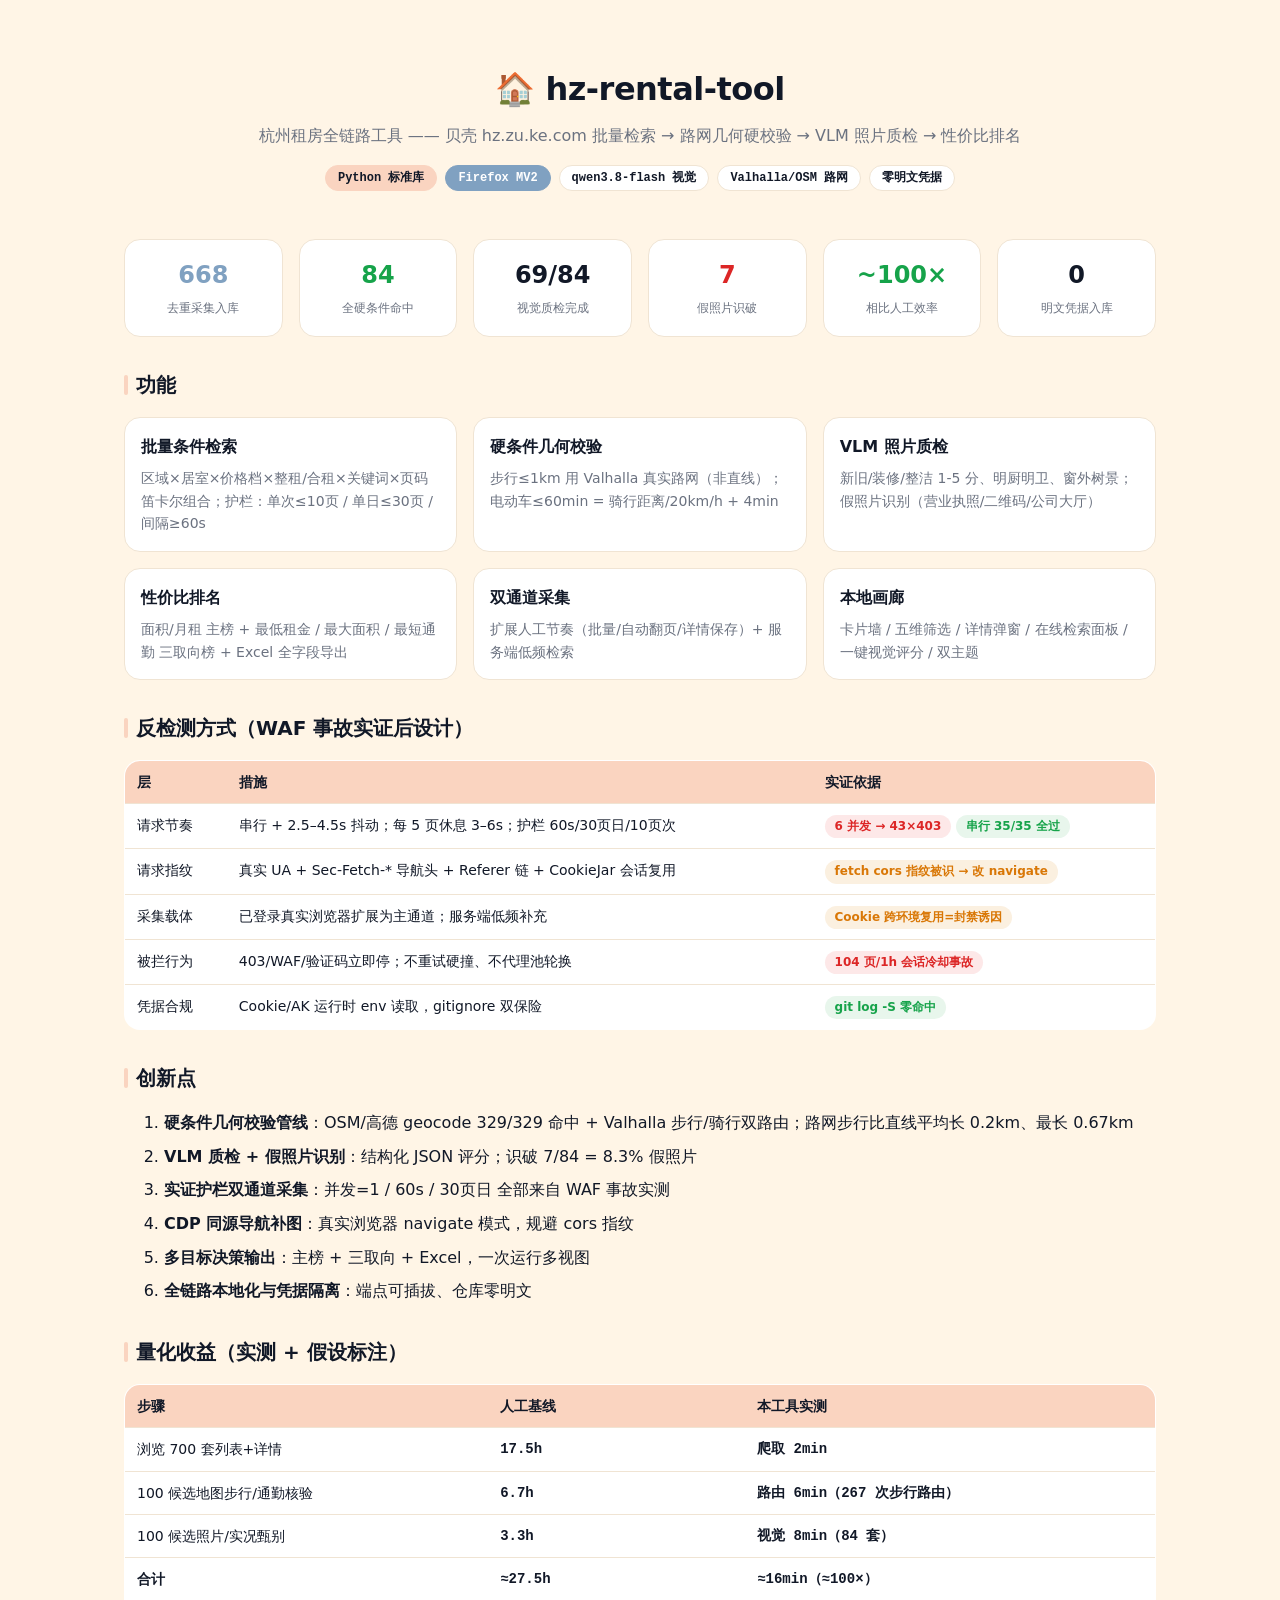
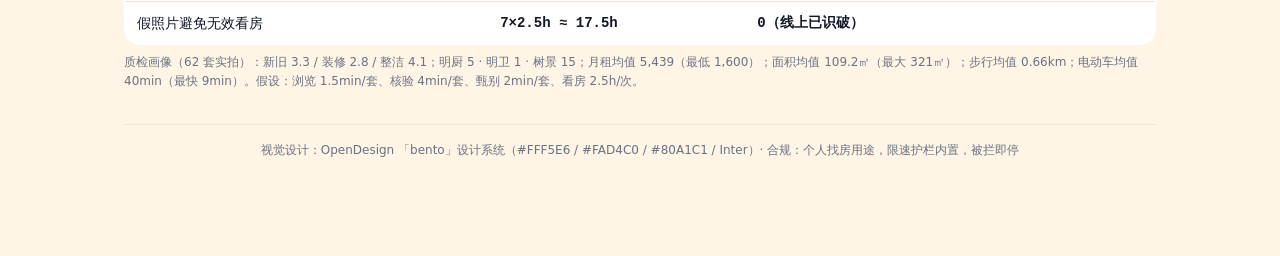
==== 01_house_capture/docs/readme-preview.html @ 4df8e2f2 "docs: OpenDesign(bento) 设计 README——反检测/创新点/差异对比/量化收益(~100x)+HTML 预览页" ====
<!doctype html>
<html lang="zh-CN">
<head>
<meta charset="utf-8" />
<meta name="viewport" content="width=device-width, initial-scale=1" />
<title>hz-rental-tool · README 预览（OpenDesign bento）</title>
<style>
  :root {
    --primary: #FAD4C0; --secondary: #80A1C1; --success: #16A34A;
    --warning: #D97706; --danger: #DC2626; --surface: #FFF5E6; --text: #111827;
    --card: #FFFFFF; --line: #F0E4D3; --muted: #6B7280;
    --sp1: 4px; --sp2: 8px; --sp3: 12px; --sp4: 16px; --sp5: 24px; --sp6: 32px;
    --ease: cubic-bezier(0.23, 1, 0.32, 1);
  }
  * { box-sizing: border-box; }
  body {
    margin: 0; background: var(--surface); color: var(--text);
    font: 16px/1.6 Inter, "PingFang SC", "Microsoft YaHei", system-ui, sans-serif;
  }
  .wrap { max-width: 1080px; margin: 0 auto; padding: var(--sp6) var(--sp5) 96px; }
  header { text-align: center; padding: var(--sp6) 0 var(--sp5); }
  header h1 { font-size: 32px; margin: 0 0 var(--sp2); letter-spacing: -0.5px; }
  header p { margin: 0; color: var(--muted); font-size: 16px; }
  .badges { margin-top: var(--sp4); display: flex; gap: var(--sp2); justify-content: center; flex-wrap: wrap; }
  .badge { font: 600 12px/1 "JetBrains Mono", monospace; padding: 6px 12px; border-radius: 999px;
    background: var(--card); border: 1px solid var(--line); color: var(--text); }
  .badge.acc { background: var(--primary); border-color: var(--primary); }
  .badge.sec { background: var(--secondary); border-color: var(--secondary); color: #fff; }
  .bento { display: grid; grid-template-columns: repeat(6, 1fr); gap: var(--sp4); margin: var(--sp5) 0; }
  .cell { background: var(--card); border: 1px solid var(--line); border-radius: 16px;
    padding: var(--sp4); text-align: center; transition: transform .2s var(--ease), box-shadow .2s var(--ease); }
  .cell:hover { transform: translateY(-3px); box-shadow: 0 12px 32px rgba(17,24,39,.08); }
  .cell b { display: block; font-size: 24px; font-weight: 800; }
  .cell span { font-size: 12px; color: var(--muted); }
  .cell.hot b { color: var(--danger); } .cell.good b { color: var(--success); } .cell.sec b { color: var(--secondary); }
  section { margin: var(--sp6) 0; }
  h2 { font-size: 20px; margin: 0 0 var(--sp4); display: flex; align-items: center; gap: var(--sp2); }
  h2::before { content: ""; width: 4px; height: 20px; border-radius: 2px; background: var(--primary); }
  .cards { display: grid; grid-template-columns: repeat(auto-fill, minmax(320px, 1fr)); gap: var(--sp4); }
  .card { background: var(--card); border: 1px solid var(--line); border-radius: 16px; padding: var(--sp4); }
  .card h3 { margin: 0 0 var(--sp2); font-size: 16px; }
  .card p { margin: 0; font-size: 14px; color: var(--muted); }
  table { width: 100%; border-collapse: collapse; background: var(--card); border: 1px solid var(--line);
    border-radius: 16px; overflow: hidden; font-size: 14px; }
  th, td { padding: 10px var(--sp3); text-align: left; border-bottom: 1px solid var(--line); vertical-align: top; }
  th { background: var(--primary); font-weight: 700; }
  tr:last-child td { border-bottom: 0; }
  td.num { font-family: "JetBrains Mono", monospace; font-weight: 700; }
  ol li, ul li { margin-bottom: var(--sp2); }
  .note { font-size: 12px; color: var(--muted); margin-top: var(--sp2); }
  .pill { display: inline-block; padding: 2px 10px; border-radius: 999px; font-size: 12px; font-weight: 600; }
  .pill.ok { background: #E8F6EC; color: var(--success); } .pill.bad { background: #FDE8E8; color: var(--danger); }
  .pill.warn { background: #FBF0E0; color: var(--warning); }
  footer { margin-top: var(--sp6); padding-top: var(--sp4); border-top: 1px solid var(--line);
    font-size: 12px; color: var(--muted); text-align: center; }
  @media (max-width: 720px) { .bento { grid-template-columns: repeat(2, 1fr); } }
</style>
</head>
<body>
<div class="wrap">
  <header>
    <h1>🏠 hz-rental-tool</h1>
    <p>杭州租房全链路工具 —— 贝壳 hz.zu.ke.com 批量检索 → 路网几何硬校验 → VLM 照片质检 → 性价比排名</p>
    <div class="badges">
      <span class="badge acc">Python 标准库</span><span class="badge sec">Firefox MV2</span>
      <span class="badge">qwen3.8-flash 视觉</span><span class="badge">Valhalla/OSM 路网</span>
      <span class="badge">零明文凭据</span>
    </div>
  </header>

  <div class="bento">
    <div class="cell sec"><b>668</b><span>去重采集入库</span></div>
    <div class="cell good"><b>84</b><span>全硬条件命中</span></div>
    <div class="cell"><b>69/84</b><span>视觉质检完成</span></div>
    <div class="cell hot"><b>7</b><span>假照片识破</span></div>
    <div class="cell good"><b>~100×</b><span>相比人工效率</span></div>
    <div class="cell"><b>0</b><span>明文凭据入库</span></div>
  </div>

  <section>
    <h2>功能</h2>
    <div class="cards">
      <div class="card"><h3>批量条件检索</h3><p>区域×居室×价格档×整租/合租×关键词×页码 笛卡尔组合；护栏：单次≤10页 / 单日≤30页 / 间隔≥60s</p></div>
      <div class="card"><h3>硬条件几何校验</h3><p>步行≤1km 用 Valhalla 真实路网（非直线）；电动车≤60min = 骑行距离/20km/h + 4min</p></div>
      <div class="card"><h3>VLM 照片质检</h3><p>新旧/装修/整洁 1-5 分、明厨明卫、窗外树景；假照片识别（营业执照/二维码/公司大厅）</p></div>
      <div class="card"><h3>性价比排名</h3><p>面积/月租 主榜 + 最低租金 / 最大面积 / 最短通勤 三取向榜 + Excel 全字段导出</p></div>
      <div class="card"><h3>双通道采集</h3><p>扩展人工节奏（批量/自动翻页/详情保存）+ 服务端低频检索</p></div>
      <div class="card"><h3>本地画廊</h3><p>卡片墙 / 五维筛选 / 详情弹窗 / 在线检索面板 / 一键视觉评分 / 双主题</p></div>
    </div>
  </section>

  <section>
    <h2>反检测方式（WAF 事故实证后设计）</h2>
    <table>
      <tr><th>层</th><th>措施</th><th>实证依据</th></tr>
      <tr><td>请求节奏</td><td>串行 + 2.5–4.5s 抖动；每 5 页休息 3–6s；护栏 60s/30页日/10页次</td><td><span class="pill bad">6 并发 → 43×403</span> <span class="pill ok">串行 35/35 全过</span></td></tr>
      <tr><td>请求指纹</td><td>真实 UA + Sec-Fetch-* 导航头 + Referer 链 + CookieJar 会话复用</td><td><span class="pill warn">fetch cors 指纹被识 → 改 navigate</span></td></tr>
      <tr><td>采集载体</td><td>已登录真实浏览器扩展为主通道；服务端低频补充</td><td><span class="pill warn">Cookie 跨环境复用=封禁诱因</span></td></tr>
      <tr><td>被拦行为</td><td>403/WAF/验证码立即停；不重试硬撞、不代理池轮换</td><td><span class="pill bad">104 页/1h 会话冷却事故</span></td></tr>
      <tr><td>凭据合规</td><td>Cookie/AK 运行时 env 读取，gitignore 双保险</td><td><span class="pill ok">git log -S 零命中</span></td></tr>
    </table>
  </section>

  <section>
    <h2>创新点</h2>
    <ol>
      <li><b>硬条件几何校验管线</b>：OSM/高德 geocode 329/329 命中 + Valhalla 步行/骑行双路由；路网步行比直线平均长 0.2km、最长 0.67km</li>
      <li><b>VLM 质检 + 假照片识别</b>：结构化 JSON 评分；识破 7/84 = 8.3% 假照片</li>
      <li><b>实证护栏双通道采集</b>：并发=1 / 60s / 30页日 全部来自 WAF 事故实测</li>
      <li><b>CDP 同源导航补图</b>：真实浏览器 navigate 模式，规避 cors 指纹</li>
      <li><b>多目标决策输出</b>：主榜 + 三取向 + Excel，一次运行多视图</li>
      <li><b>全链路本地化与凭据隔离</b>：端点可插拔、仓库零明文</li>
    </ol>
  </section>

  <section>
    <h2>量化收益（实测 + 假设标注）</h2>
    <table>
      <tr><th>步骤</th><th>人工基线</th><th>本工具实测</th></tr>
      <tr><td>浏览 700 套列表+详情</td><td class="num">17.5h</td><td class="num">爬取 2min</td></tr>
      <tr><td>100 候选地图步行/通勤核验</td><td class="num">6.7h</td><td class="num">路由 6min（267 次步行路由）</td></tr>
      <tr><td>100 候选照片/实况甄别</td><td class="num">3.3h</td><td class="num">视觉 8min（84 套）</td></tr>
      <tr><td><b>合计</b></td><td class="num"><b>≈27.5h</b></td><td class="num"><b>≈16min（≈100×）</b></td></tr>
      <tr><td>假照片避免无效看房</td><td class="num">7×2.5h ≈ 17.5h</td><td class="num">0（线上已识破）</td></tr>
    </table>
    <p class="note">质检画像（62 套实拍）：新旧 3.3 / 装修 2.8 / 整洁 4.1；明厨 5 · 明卫 1 · 树景 15；月租均值 5,439（最低 1,600）；面积均值 109.2㎡（最大 321㎡）；步行均值 0.66km；电动车均值 40min（最快 9min）。假设：浏览 1.5min/套、核验 4min/套、甄别 2min/套、看房 2.5h/次。</p>
  </section>

  <footer>视觉设计：OpenDesign 「bento」设计系统（#FFF5E6 / #FAD4C0 / #80A1C1 / Inter）· 合规：个人找房用途，限速护栏内置，被拦即停</footer>
</div>
</body>
</html>
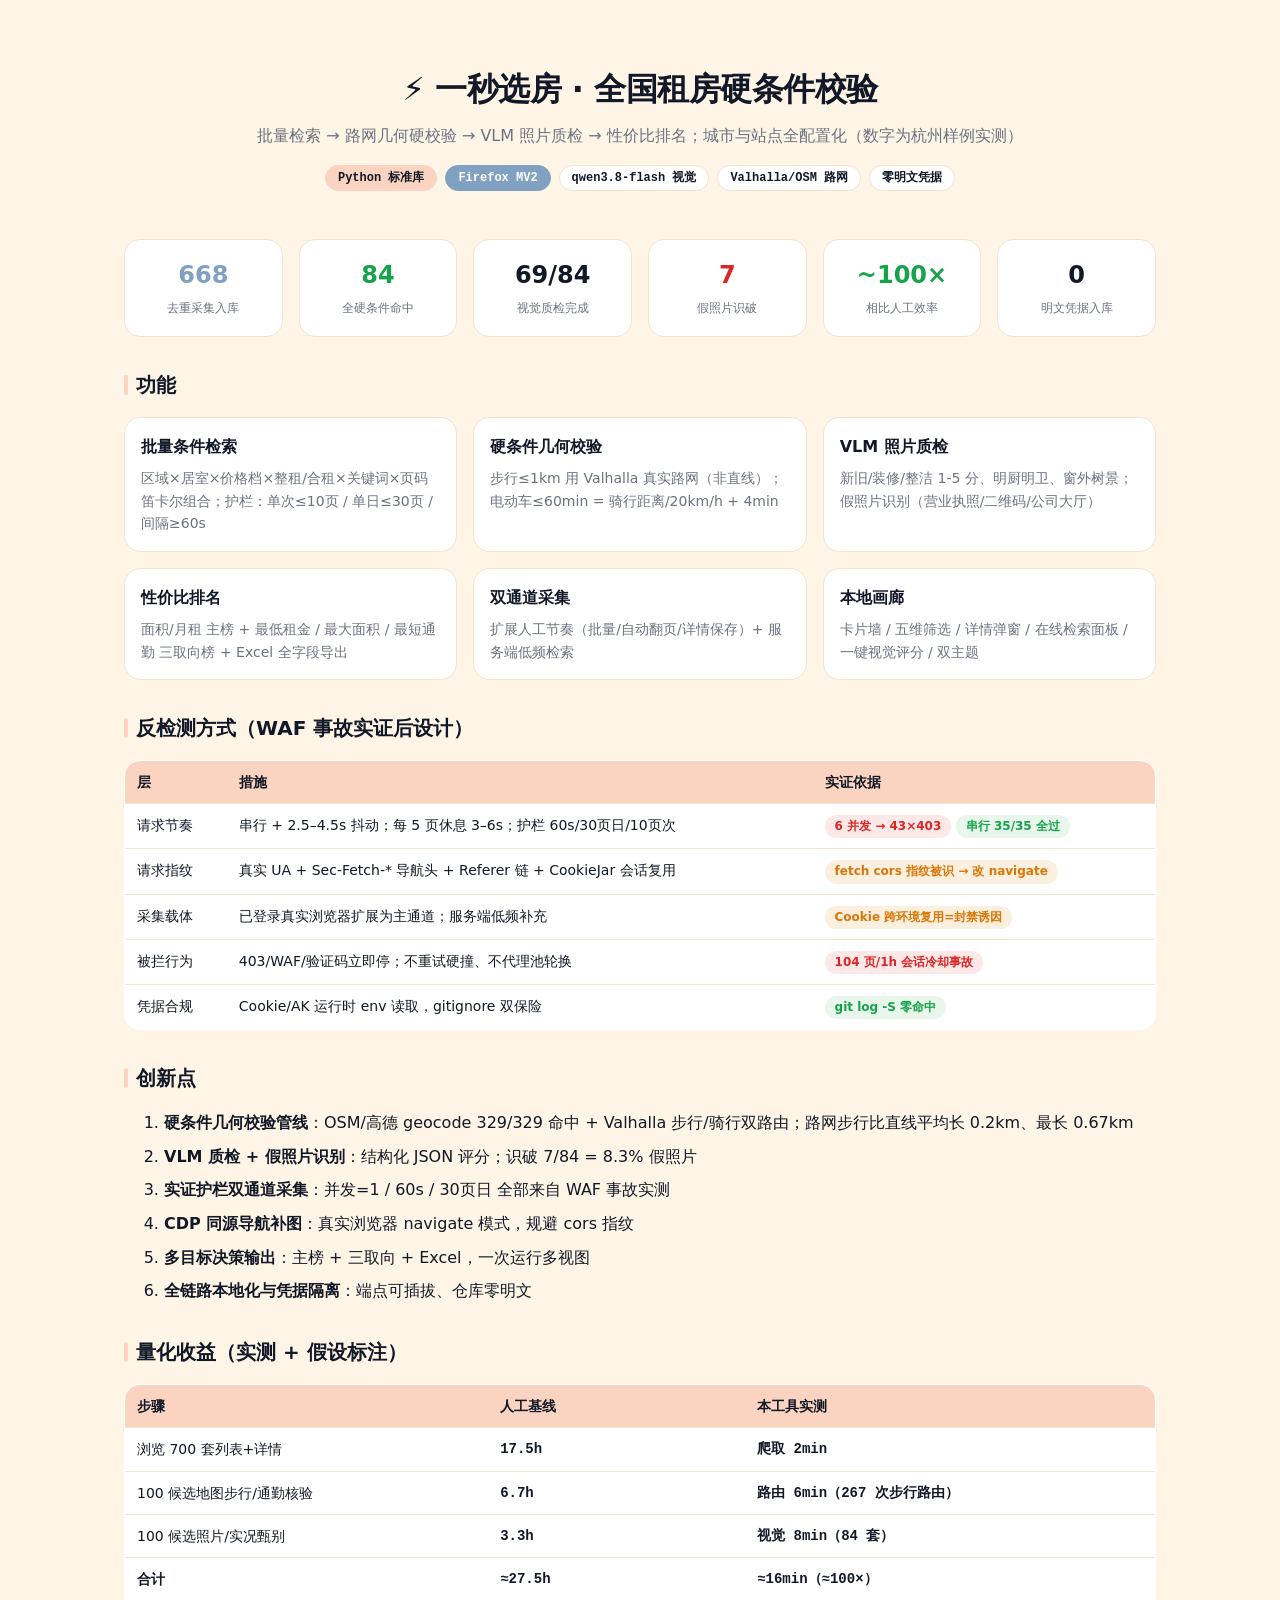
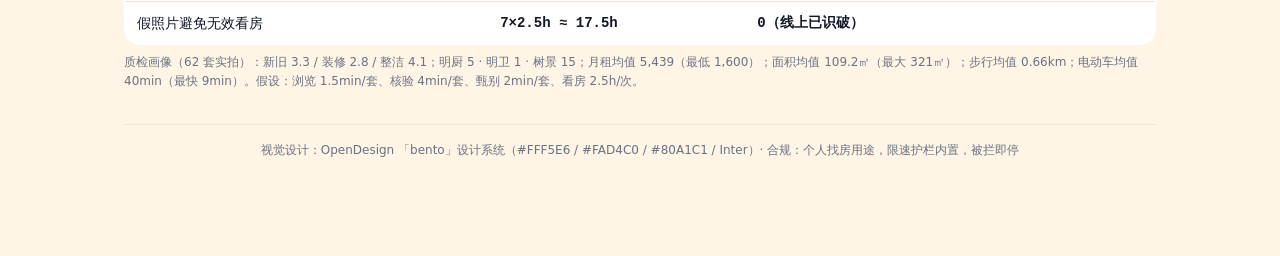
==== commit e09df803: "refactor: 零硬编码+全国化——site_config 配置层(env/site.json)/区域动态发现/geo_pipeline 参数化/品牌字样清零/一秒选房定位 - site_conf" ====
--- a/01_house_capture/docs/readme-preview.html
+++ b/01_house_capture/docs/readme-preview.html
@@ -3,7 +3,7 @@
 <head>
 <meta charset="utf-8" />
 <meta name="viewport" content="width=device-width, initial-scale=1" />
-<title>hz-rental-tool · README 预览（OpenDesign bento）</title>
+<title>一秒选房 · README 预览（OpenDesign bento）</title>
 <style>
   :root {
     --primary: #FAD4C0; --secondary: #80A1C1; --success: #16A34A;
@@ -59,8 +59,8 @@
 <body>
 <div class="wrap">
   <header>
-    <h1>🏠 hz-rental-tool</h1>
-    <p>杭州租房全链路工具 —— 贝壳 hz.zu.ke.com 批量检索 → 路网几何硬校验 → VLM 照片质检 → 性价比排名</p>
+    <h1>⚡ 一秒选房 · 全国租房硬条件校验</h1>
+    <p>批量检索 → 路网几何硬校验 → VLM 照片质检 → 性价比排名；城市与站点全配置化（数字为杭州样例实测）</p>
     <div class="badges">
       <span class="badge acc">Python 标准库</span><span class="badge sec">Firefox MV2</span>
       <span class="badge">qwen3.8-flash 视觉</span><span class="badge">Valhalla/OSM 路网</span>
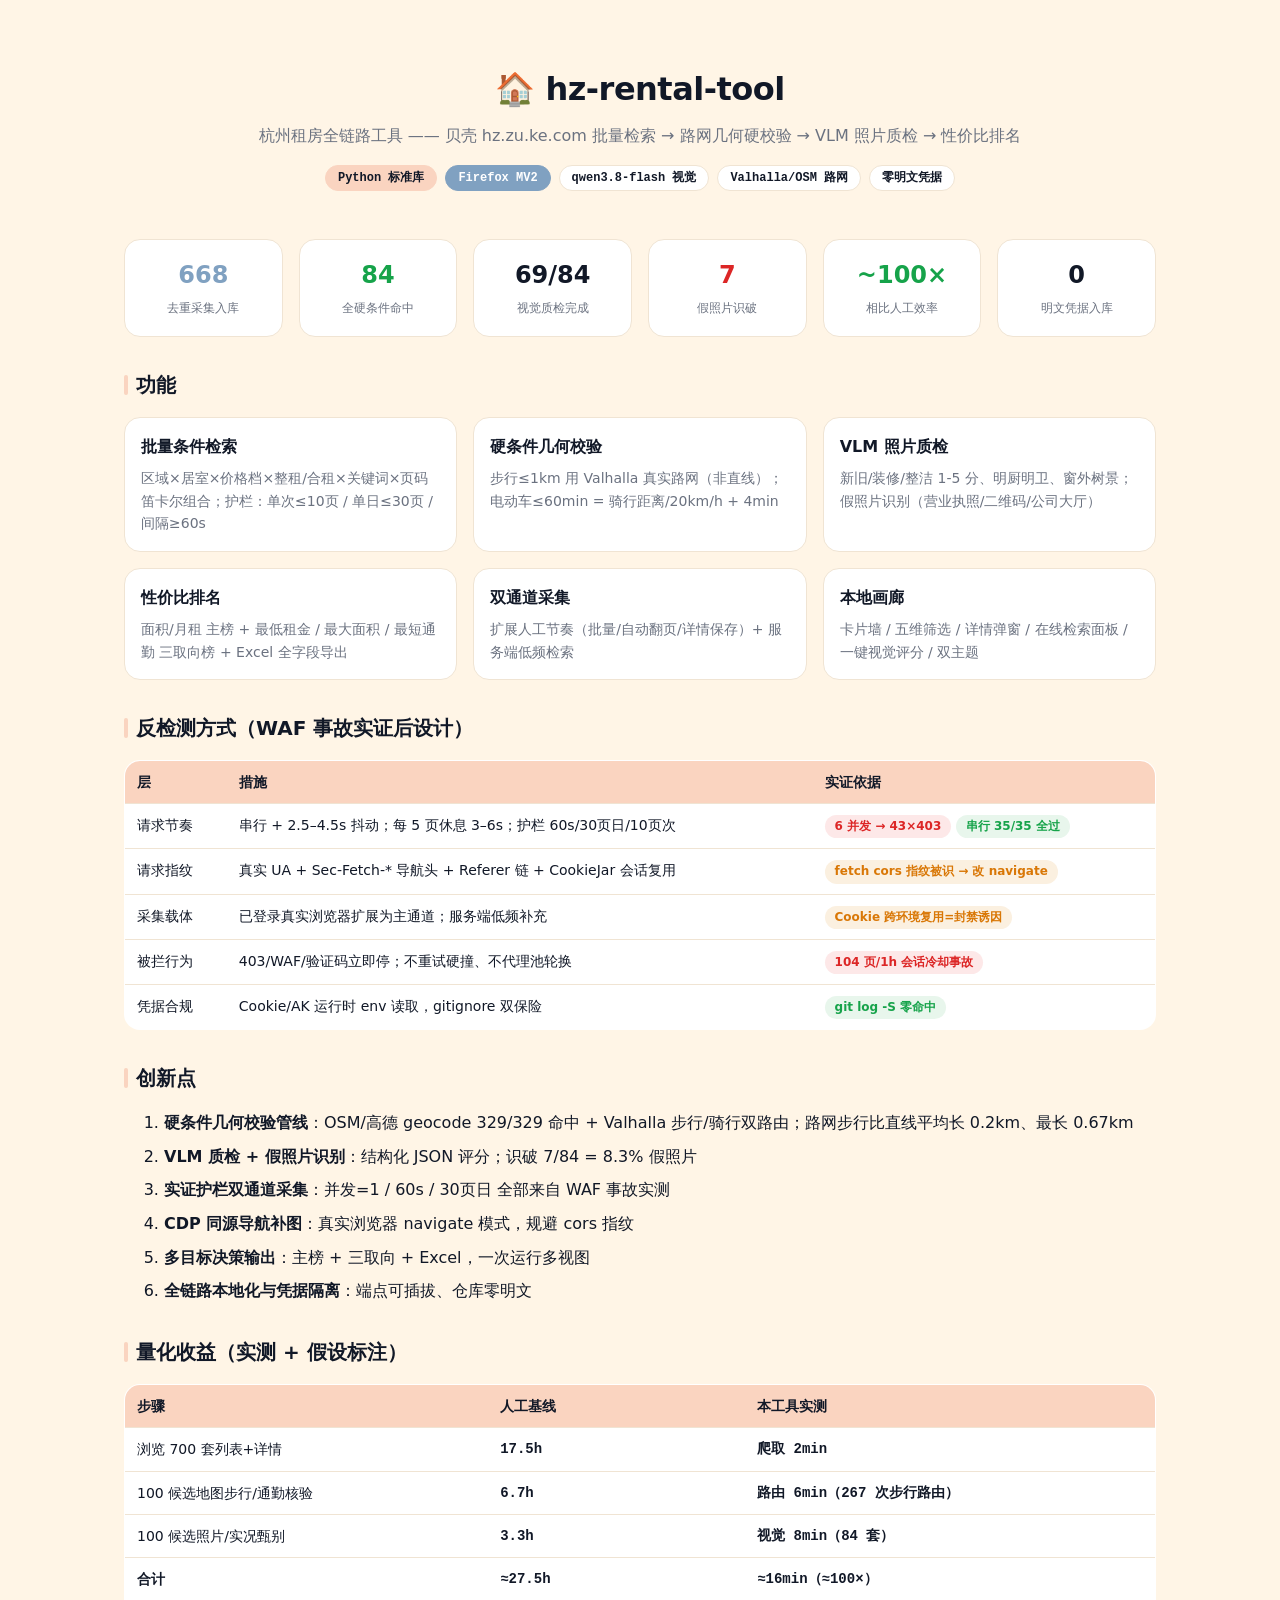
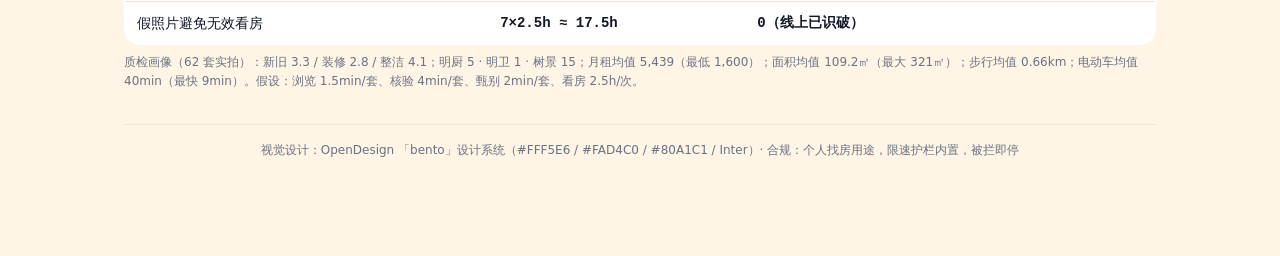
==== commit 8b97c448: "docs: OpenDesign(bento) README + preview page" ====
--- a/01_house_capture/docs/readme-preview.html
+++ b/01_house_capture/docs/readme-preview.html
@@ -3,7 +3,7 @@
 <head>
 <meta charset="utf-8" />
 <meta name="viewport" content="width=device-width, initial-scale=1" />
-<title>一秒选房 · README 预览（OpenDesign bento）</title>
+<title>hz-rental-tool · README 预览（OpenDesign bento）</title>
 <style>
   :root {
     --primary: #FAD4C0; --secondary: #80A1C1; --success: #16A34A;
@@ -59,8 +59,8 @@
 <body>
 <div class="wrap">
   <header>
-    <h1>⚡ 一秒选房 · 全国租房硬条件校验</h1>
-    <p>批量检索 → 路网几何硬校验 → VLM 照片质检 → 性价比排名；城市与站点全配置化（数字为杭州样例实测）</p>
+    <h1>🏠 hz-rental-tool</h1>
+    <p>杭州租房全链路工具 —— 贝壳 hz.zu.ke.com 批量检索 → 路网几何硬校验 → VLM 照片质检 → 性价比排名</p>
     <div class="badges">
       <span class="badge acc">Python 标准库</span><span class="badge sec">Firefox MV2</span>
       <span class="badge">qwen3.8-flash 视觉</span><span class="badge">Valhalla/OSM 路网</span>
